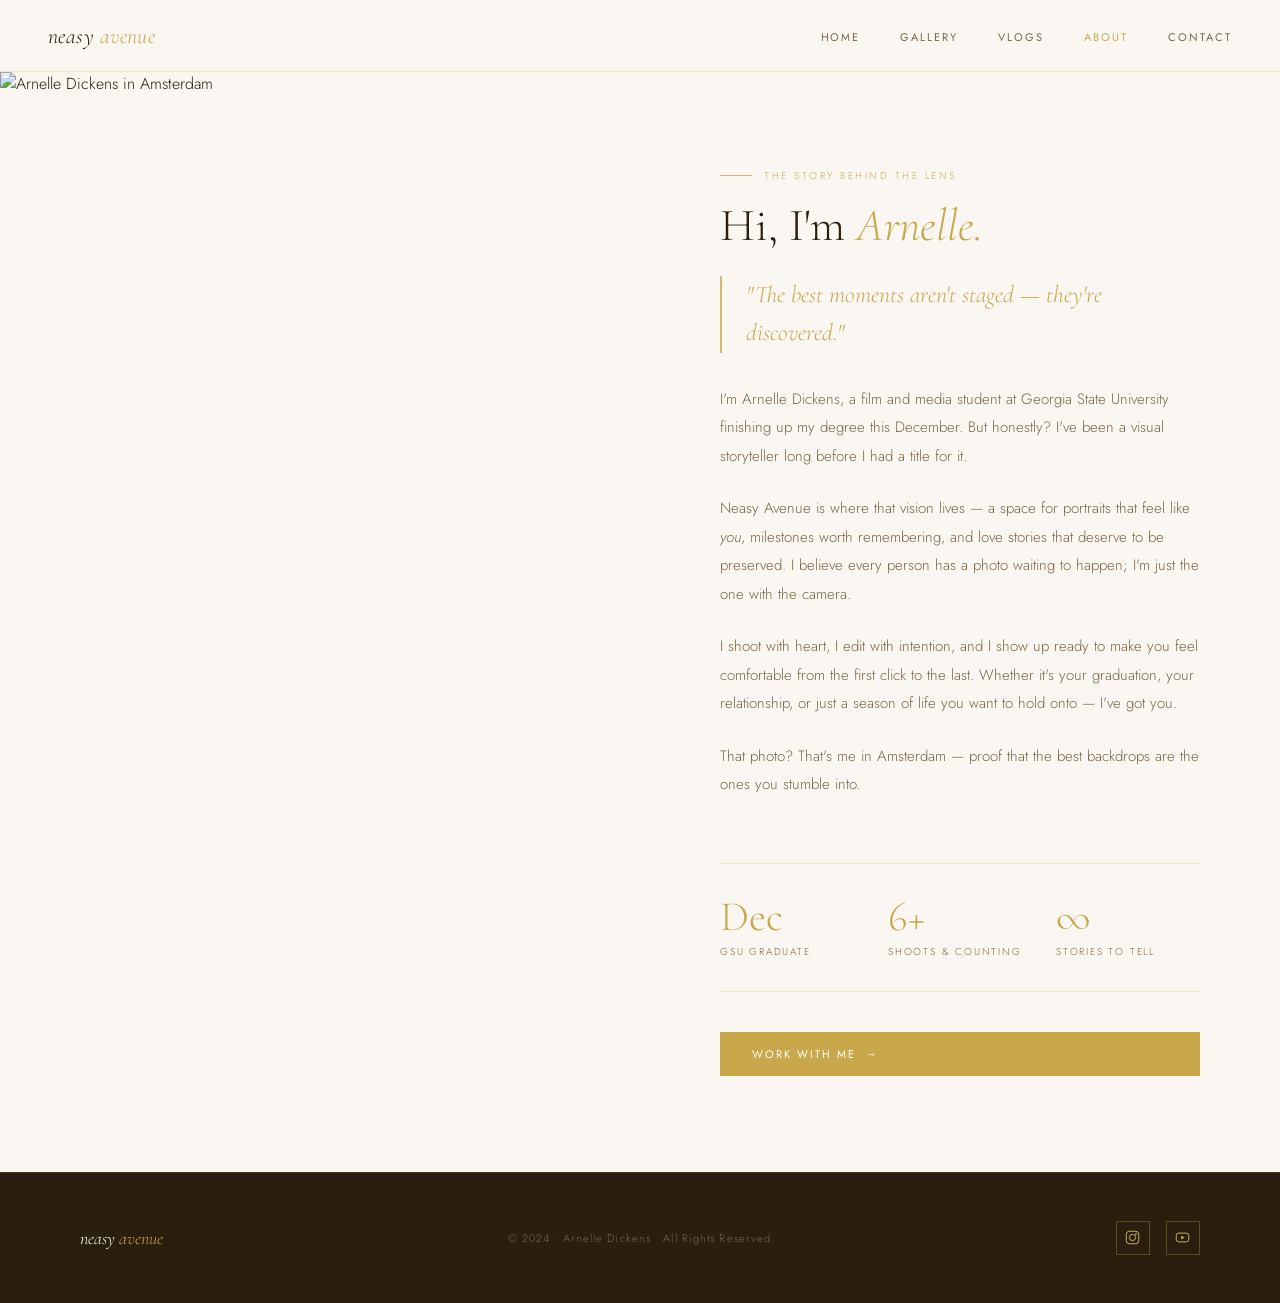
==== about.html @ 61c8bafb "updated image again" ====
<!DOCTYPE html>
<html lang="en">
<head>
  <meta charset="UTF-8"/>
  <meta name="viewport" content="width=device-width, initial-scale=1.0"/>
  <title>Neasy Avenue | About</title>
  <link href="https://fonts.googleapis.com/css2?family=Cormorant+Garamond:ital,wght@0,300;0,400;0,600;1,300;1,400&family=Jost:wght@300;400;500&display=swap" rel="stylesheet"/>
  <link rel="stylesheet" href="css/style.css"/>
  <style>
    .about-layout {
      display: grid;
      grid-template-columns: 1fr 1fr;
      min-height: calc(100vh - 72px);
    }

    .about-image-col {
      position: relative;
      overflow: hidden;
      min-height: 600px;
    }

    .about-image-placeholder {
      width: 100%;
      height: 100%;
      min-height: 600px;
      background: linear-gradient(165deg, #E2D5C3, #CAAF8A);
      display: flex;
      align-items: center;
      justify-content: center;
      flex-direction: column;
      gap: 12px;
      color: var(--text-light);
      font-family: var(--font-serif);
      font-style: italic;
      font-size: 15px;
    }

    /* Replace with: <img src="images/portrait.jpg" alt="Portrait" style="width:100%;height:100%;object-fit:cover;"> */

    .about-content {
      padding: 6rem 5rem;
      display: flex;
      flex-direction: column;
      justify-content: center;
    }

    .about-quote {
      font-family: var(--font-serif);
      font-size: 24px;
      font-style: italic;
      font-weight: 300;
      color: var(--gold);
      line-height: 1.6;
      margin-bottom: 2rem;
      padding-left: 1.5rem;
      border-left: 2px solid var(--gold-muted);
    }

    .about-text {
      font-size: 15px;
      font-weight: 300;
      color: var(--text-mid);
      line-height: 1.9;
      margin-bottom: 1.5rem;
    }

    .about-stats {
      display: grid;
      grid-template-columns: repeat(3, 1fr);
      gap: 1.5rem;
      margin: 2.5rem 0;
      padding: 2rem 0;
      border-top: 1px solid var(--border);
      border-bottom: 1px solid var(--border);
    }

    .about-stat-num {
      font-family: var(--font-serif);
      font-size: 42px;
      font-weight: 300;
      color: var(--gold);
      line-height: 1;
    }

    .about-stat-label {
      font-size: 10px;
      letter-spacing: 0.18em;
      text-transform: uppercase;
      color: var(--text-mid);
      margin-top: 6px;
    }

    /* GEAR SECTION */
    .gear-section {
      padding: 5rem;
      background: var(--white);
      border-top: 1px solid var(--border);
    }

    .gear-grid {
      display: grid;
      grid-template-columns: repeat(3, 1fr);
      gap: 2rem;
      margin-top: 3rem;
    }

    .gear-card {
      border: 1px solid var(--border);
      padding: 2rem;
      background: var(--cream);
    }

    .gear-icon {
      font-size: 28px;
      margin-bottom: 1rem;
      color: var(--gold);
    }

    .gear-category {
      font-size: 10px;
      letter-spacing: 0.2em;
      text-transform: uppercase;
      color: var(--gold);
      margin-bottom: 8px;
    }

    .gear-name {
      font-family: var(--font-serif);
      font-size: 20px;
      font-weight: 400;
      color: var(--text-dark);
      margin-bottom: 8px;
    }

    .gear-desc {
      font-size: 13px;
      font-weight: 300;
      color: var(--text-mid);
      line-height: 1.7;
    }
  </style>
</head>
<body>

<nav>
  <a class="nav-logo" href="index.html">neasy <span>avenue</span></a>
  <ul class="nav-links">
    <li><a href="index.html">Home</a></li>
    <li><a href="gallery.html">Gallery</a></li>
    <li><a href="vlogs.html">Vlogs</a></li>
    <li><a href="about.html" class="active">About</a></li>
    <li><a href="contact.html">Contact</a></li>
  </ul>
</nav>

<div class="about-layout">
  <div class="about-image-col">
    <img src="images/nelle-about.jpg" alt="Arnelle Dickens in Amsterdam" style="width:100%;height:100%;object-fit:cover;object-position:center top;"/>
  </div>
  <div class="about-content">
    <div class="page-eyebrow" style="margin-bottom:1rem;">The story behind the lens</div>
    <h1 style="font-family:var(--font-serif);font-size:46px;font-weight:300;line-height:1.15;margin-bottom:1.5rem;color:var(--text-dark);">
      Hi, I'm <em style="font-style:italic;color:var(--gold);">Arnelle.</em>
    </h1>
    <div class="about-quote">"The best moments aren't staged — they're discovered."</div>
    <p class="about-text">I'm Arnelle Dickens, a film and media student at Georgia State University finishing up my degree this December. But honestly? I've been a visual storyteller long before I had a title for it.</p>
    <p class="about-text">Neasy Avenue is where that vision lives — a space for portraits that feel like <em>you</em>, milestones worth remembering, and love stories that deserve to be preserved. I believe every person has a photo waiting to happen; I'm just the one with the camera.</p>
    <p class="about-text">I shoot with heart, I edit with intention, and I show up ready to make you feel comfortable from the first click to the last. Whether it's your graduation, your relationship, or just a season of life you want to hold onto — I've got you.</p>
    <p class="about-text">That photo? That's me in Amsterdam — proof that the best backdrops are the ones you stumble into.</p>
    <div class="about-stats">
      <div>
        <div class="about-stat-num">Dec</div>
        <div class="about-stat-label">GSU Graduate</div>
      </div>
      <div>
        <div class="about-stat-num">6+</div>
        <div class="about-stat-label">Shoots & Counting</div>
      </div>
      <div>
        <div class="about-stat-num">∞</div>
        <div class="about-stat-label">Stories to Tell</div>
      </div>
    </div>
    <a class="btn-primary" href="contact.html">Work With Me &nbsp;→</a>
  </div>
</div>

<footer>
  <a class="footer-logo" href="index.html">neasy <span>avenue</span></a>
  <div class="footer-text">© 2024 · Arnelle Dickens · All Rights Reserved</div>
  <div class="footer-socials">
    <a class="footer-social" href="#" title="Instagram" href="https://instagram.com/neasyavenue">
      <svg width="15" height="15" fill="none" viewBox="0 0 24 24" stroke="currentColor" stroke-width="1.5"><rect x="2" y="2" width="20" height="20" rx="5"/><circle cx="12" cy="12" r="5"/><circle cx="17.5" cy="6.5" r="1.5" fill="currentColor" stroke="none"/></svg>
    </a>
    <a class="footer-social" href="#" title="YouTube">
      <svg width="15" height="15" fill="none" viewBox="0 0 24 24" stroke="currentColor" stroke-width="1.5"><rect x="2" y="5" width="20" height="14" rx="4"/><polygon points="10,9 15,12 10,15" fill="currentColor" stroke="none"/></svg>
    </a>
  </div>
</footer>

</body>
</html>
---- css/style.css ----
/* ── RESET & BASE ── */
*, *::before, *::after { margin: 0; padding: 0; box-sizing: border-box; }

:root {
  --cream: #FAF7F2;
  --cream-dark: #F2EDE3;
  --gold: #C9A84C;
  --gold-light: #E8D5A0;
  --gold-muted: #D4B870;
  --brown: #6B5637;
  --text-dark: #2A1F0E;
  --text-mid: #7A6545;
  --text-light: #A89070;
  --white: #FFFFFF;
  --border: rgba(201,168,76,0.25);
  --font-serif: 'Cormorant Garamond', Georgia, serif;
  --font-sans: 'Jost', sans-serif;
}

html { scroll-behavior: smooth; }

body {
  background: var(--cream);
  color: var(--text-dark);
  font-family: var(--font-sans);
  font-weight: 300;
  min-height: 100vh;
}

/* ── NAV ── */
nav {
  background: var(--cream);
  border-bottom: 1px solid var(--border);
  padding: 0 3rem;
  display: flex;
  align-items: center;
  justify-content: space-between;
  height: 72px;
  position: sticky;
  top: 0;
  z-index: 100;
}

.nav-logo {
  font-family: var(--font-serif);
  font-size: 22px;
  font-weight: 300;
  font-style: italic;
  color: var(--text-dark);
  letter-spacing: 0.02em;
  text-decoration: none;
}

.nav-logo span { color: var(--gold); }

.nav-links {
  display: flex;
  gap: 2.5rem;
  list-style: none;
}

.nav-links a {
  font-family: var(--font-sans);
  font-size: 11px;
  font-weight: 400;
  letter-spacing: 0.18em;
  text-transform: uppercase;
  color: var(--text-mid);
  text-decoration: none;
  transition: color 0.2s;
}

.nav-links a:hover { color: var(--gold); }
.nav-links a.active { color: var(--gold); }

/* ── BUTTONS ── */
.btn-primary {
  display: inline-flex;
  align-items: center;
  gap: 10px;
  background: var(--gold);
  color: var(--white);
  padding: 14px 32px;
  font-family: var(--font-sans);
  font-size: 11px;
  font-weight: 400;
  letter-spacing: 0.18em;
  text-transform: uppercase;
  border: none;
  cursor: pointer;
  transition: background 0.2s, transform 0.15s;
  text-decoration: none;
}

.btn-primary:hover { background: var(--brown); transform: translateY(-1px); }

.btn-ghost {
  display: inline-flex;
  align-items: center;
  gap: 10px;
  background: transparent;
  color: var(--gold);
  padding: 13px 32px;
  font-family: var(--font-sans);
  font-size: 11px;
  font-weight: 400;
  letter-spacing: 0.18em;
  text-transform: uppercase;
  border: 1px solid var(--gold-muted);
  cursor: pointer;
  transition: all 0.2s;
  text-decoration: none;
}

.btn-ghost:hover { background: var(--gold); color: var(--white); }

/* ── PAGE HERO ── */
.page-hero {
  padding: 5rem 5rem 3rem;
  background: var(--white);
  border-bottom: 1px solid var(--border);
}

.page-eyebrow {
  font-size: 10px;
  letter-spacing: 0.25em;
  text-transform: uppercase;
  color: var(--gold);
  margin-bottom: 1rem;
  display: flex;
  align-items: center;
  gap: 12px;
}

.page-eyebrow::before {
  content: '';
  display: inline-block;
  width: 32px;
  height: 1px;
  background: var(--gold-muted);
}

.page-title {
  font-family: var(--font-serif);
  font-size: 52px;
  font-weight: 300;
  color: var(--text-dark);
}

.page-title em { font-style: italic; color: var(--gold); }

.page-desc {
  font-size: 15px;
  font-weight: 300;
  color: var(--text-mid);
  max-width: 480px;
  margin-top: 1rem;
  line-height: 1.8;
}

/* ── SECTION HEADERS ── */
.section-header {
  display: flex;
  align-items: baseline;
  justify-content: space-between;
  margin-bottom: 3rem;
}

.section-title {
  font-family: var(--font-serif);
  font-size: 38px;
  font-weight: 300;
  color: var(--text-dark);
}

.section-title em { font-style: italic; color: var(--gold); }

.section-link {
  font-size: 11px;
  letter-spacing: 0.18em;
  text-transform: uppercase;
  color: var(--gold);
  text-decoration: none;
  display: flex;
  align-items: center;
  gap: 6px;
}

.section-link:hover { color: var(--brown); }

/* ── FOOTER ── */
footer {
  background: var(--text-dark);
  padding: 3rem 5rem;
  display: flex;
  align-items: center;
  justify-content: space-between;
  border-top: 1px solid rgba(201,168,76,0.2);
}

.footer-logo {
  font-family: var(--font-serif);
  font-size: 18px;
  font-style: italic;
  color: var(--cream);
  font-weight: 300;
  text-decoration: none;
}

.footer-logo span { color: var(--gold); }

.footer-text {
  font-size: 11px;
  color: rgba(250,247,242,0.35);
  letter-spacing: 0.1em;
}

.footer-socials { display: flex; gap: 1rem; }

.footer-social {
  width: 34px;
  height: 34px;
  border: 1px solid rgba(201,168,76,0.3);
  display: flex;
  align-items: center;
  justify-content: center;
  color: var(--gold-muted);
  font-size: 15px;
  cursor: pointer;
  transition: all 0.2s;
  text-decoration: none;
}

.footer-social:hover { background: var(--gold); border-color: var(--gold); color: var(--white); }

/* ── FORM INPUTS ── */
.form-group { margin-bottom: 1.5rem; }

.form-label {
  display: block;
  font-size: 10px;
  letter-spacing: 0.18em;
  text-transform: uppercase;
  color: var(--text-mid);
  margin-bottom: 8px;
}

.form-input {
  width: 100%;
  background: var(--white);
  border: 1px solid var(--border);
  padding: 14px 16px;
  font-family: var(--font-sans);
  font-size: 14px;
  font-weight: 300;
  color: var(--text-dark);
  outline: none;
  transition: border-color 0.2s;
  appearance: none;
  border-radius: 0;
}

.form-input:focus { border-color: var(--gold); }
textarea.form-input { resize: vertical; min-height: 120px; }

/* ── MOBILE RESPONSIVE ── */
@media (max-width: 768px) {
  nav {
    padding: 0 1.25rem;
    height: 60px;
  }
  .nav-logo { font-size: 18px; }
  .nav-links { gap: 1rem; }
  .nav-links a { font-size: 9px; letter-spacing: 0.1em; }

  .page-hero { padding: 3rem 1.5rem 2rem; }
  .page-title { font-size: 36px; }
  .page-desc { font-size: 14px; }

  /* About */
  .about-layout { grid-template-columns: 1fr; }
  .about-image-col { min-height: 380px; }
  .about-image-col-bg { min-height: 380px; }
  .about-content { padding: 3rem 1.5rem; }
  .about-quote { font-size: 20px; }
  .about-stats { grid-template-columns: repeat(3, 1fr); gap: 1rem; }
  .about-stat-num { font-size: 32px; }
  .gear-section { padding: 3rem 1.5rem; }
  .gear-grid { grid-template-columns: 1fr; gap: 1rem; }

  /* Contact */
  .contact-layout { grid-template-columns: 1fr; }
  .contact-info { padding: 3rem 1.5rem; }
  .contact-info-title { font-size: 34px; }
  .contact-form-wrap { padding: 3rem 1.5rem; }
  .form-grid { grid-template-columns: 1fr; }

  /* Vlogs */
  .vlog-grid { grid-template-columns: 1fr; padding: 2rem 1.5rem; }
  .vlog-featured { padding: 2rem 1.5rem 0; }
  .vlog-featured-inner { grid-template-columns: 1fr; }
  .vlog-featured-thumb { height: 240px; }
  .vlog-featured-body { padding: 1.5rem; }
  .featured-title { font-size: 24px; }

  footer {
    flex-direction: column;
    gap: 1rem;
    padding: 2rem 1.5rem;
    text-align: center;
  }
  .footer-socials { justify-content: center; }

  .section-header { flex-direction: column; gap: 0.75rem; }
  .btn-primary, .btn-ghost { width: 100%; justify-content: center; }
}
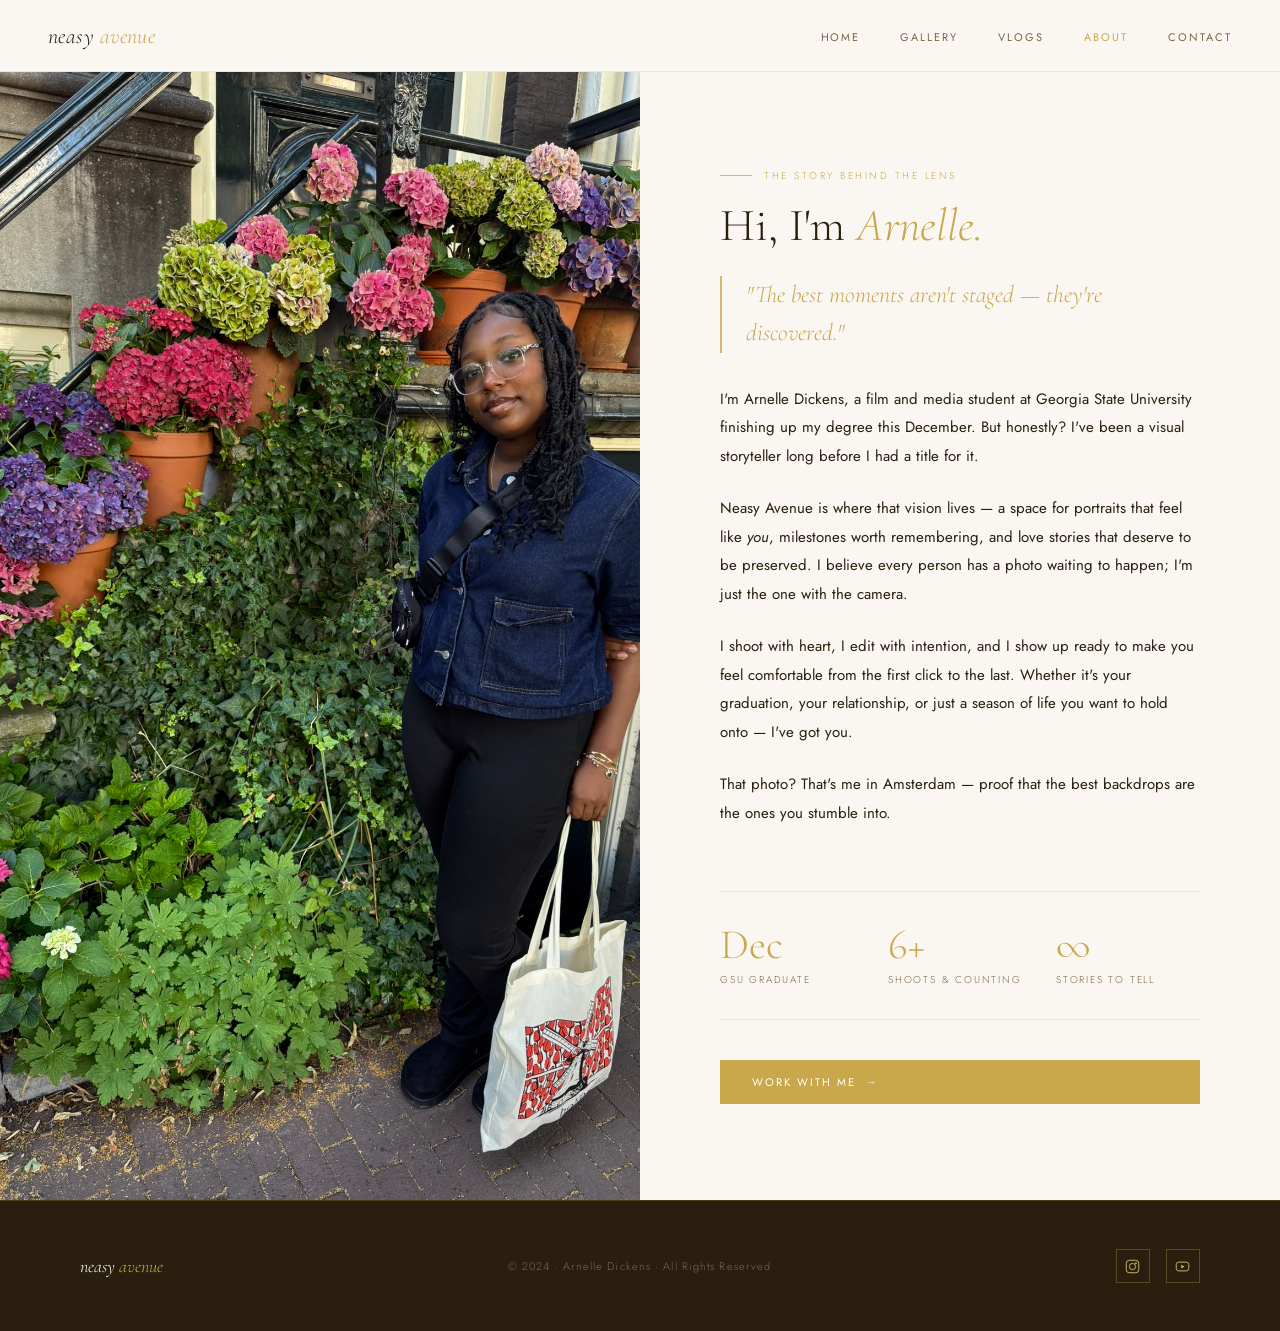
==== commit 3284d6d7: "about page color change" ====
--- a/about.html
+++ b/about.html
@@ -58,8 +58,8 @@
 
     .about-text {
       font-size: 15px;
-      font-weight: 300;
-      color: var(--text-mid);
+      font-weight: 400;
+      color: var(--text-dark);
       line-height: 1.9;
       margin-bottom: 1.5rem;
     }
@@ -199,4 +199,4 @@
 </footer>
 
 </body>
-</html>
+</html>
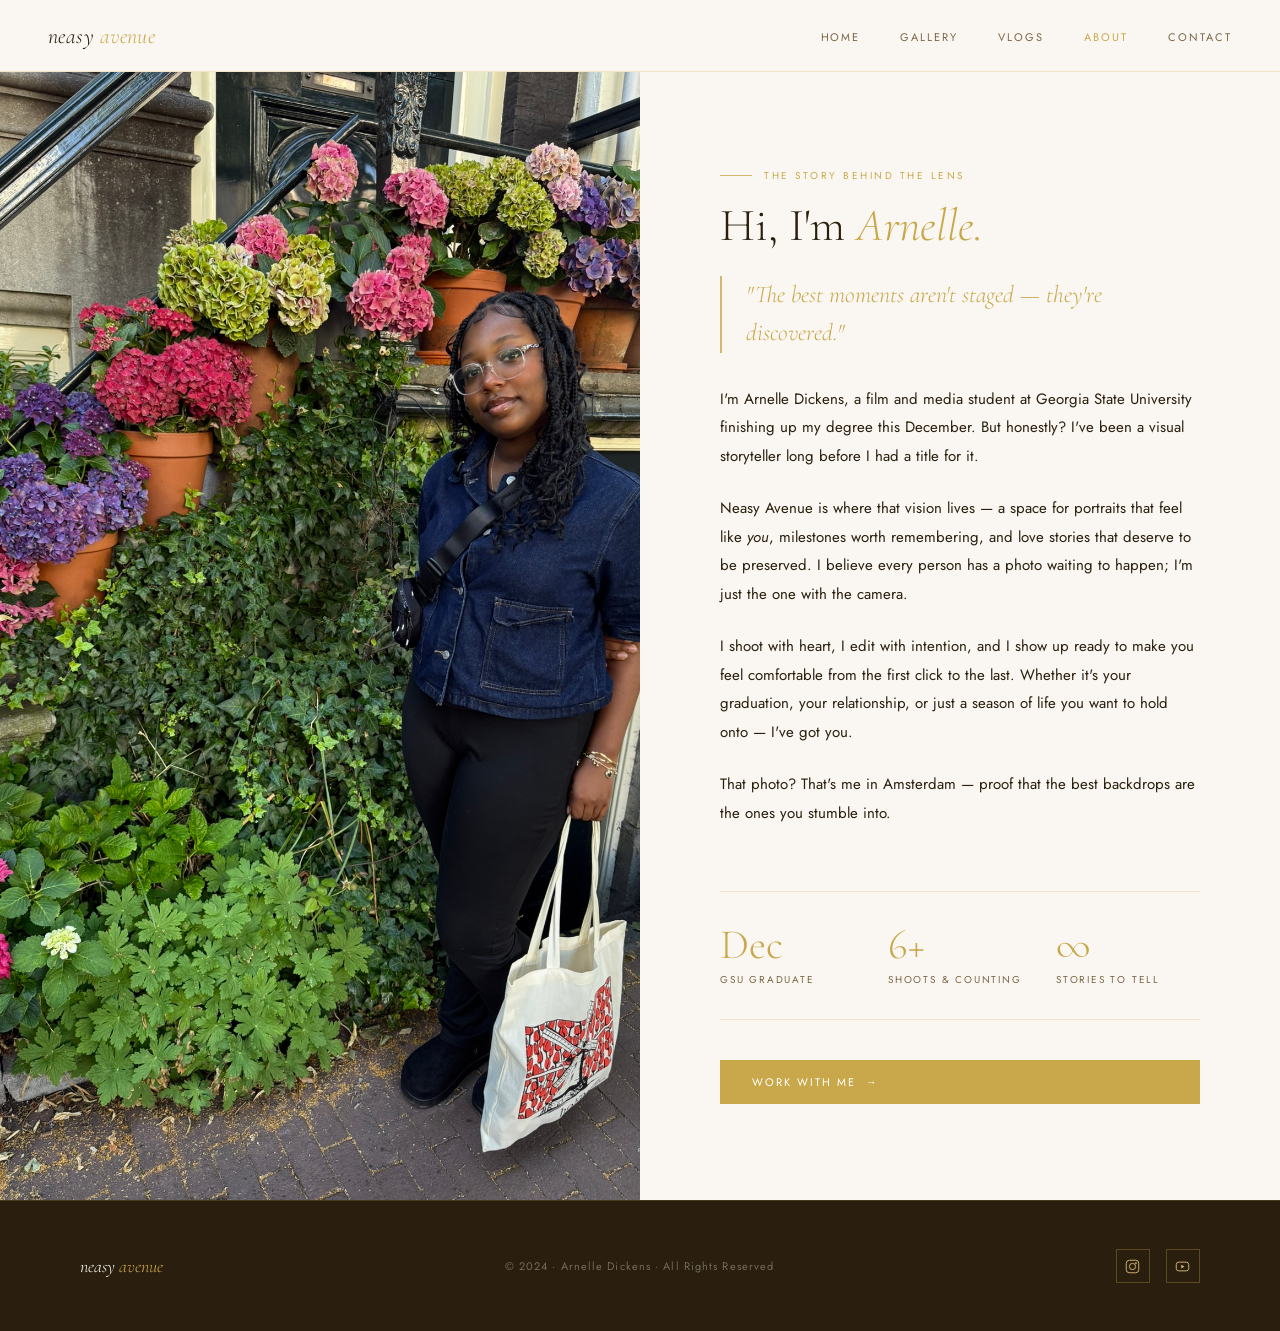
==== commit e3210591: "darken body text sitewide for readability" ====
--- a/about.html
+++ b/about.html
@@ -199,4 +199,4 @@
 </footer>
 
 </body>
-</html>+</html>
--- a/css/style.css
+++ b/css/style.css
@@ -23,7 +23,7 @@
   background: var(--cream);
   color: var(--text-dark);
   font-family: var(--font-sans);
-  font-weight: 300;
+  font-weight: 400;
   min-height: 100vh;
 }
 
@@ -151,8 +151,8 @@
 
 .page-desc {
   font-size: 15px;
-  font-weight: 300;
-  color: var(--text-mid);
+  font-weight: 400;
+  color: var(--text-dark);
   max-width: 480px;
   margin-top: 1rem;
   line-height: 1.8;
@@ -241,7 +241,7 @@
   font-size: 10px;
   letter-spacing: 0.18em;
   text-transform: uppercase;
-  color: var(--text-mid);
+  color: var(--text-dark);
   margin-bottom: 8px;
 }
 
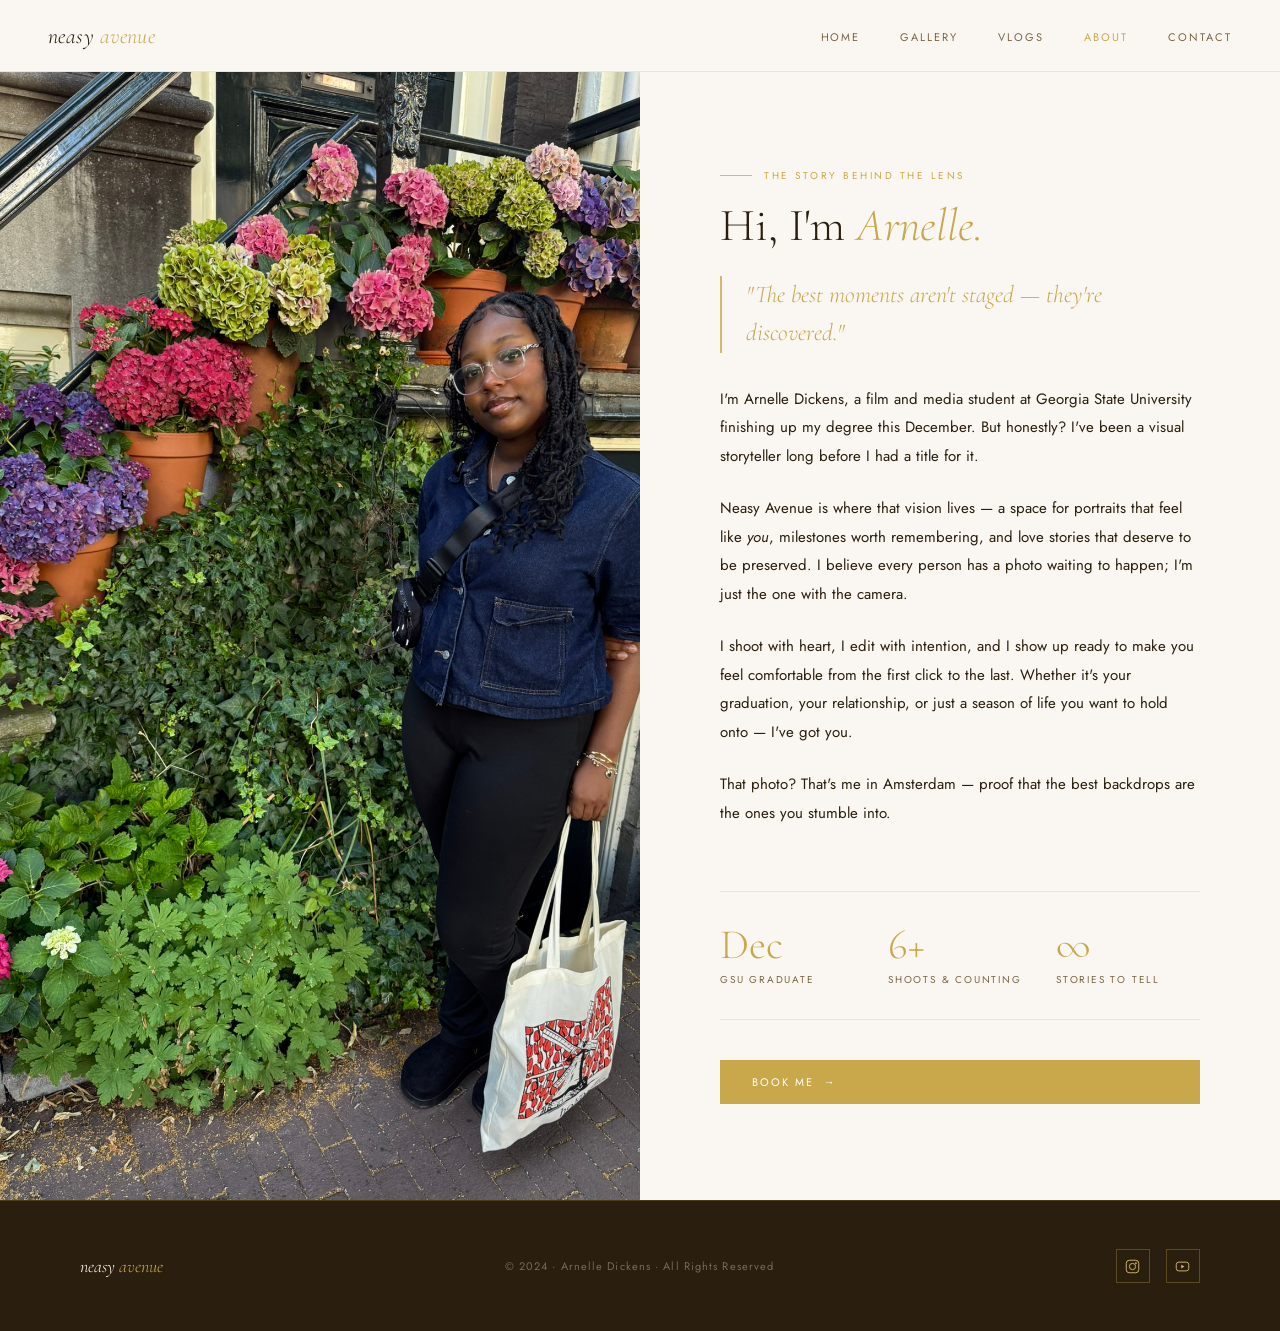
==== commit 16dff049: "fix mobile layout home and about" ====
--- a/about.html
+++ b/about.html
@@ -181,7 +181,7 @@
         <div class="about-stat-label">Stories to Tell</div>
       </div>
     </div>
-    <a class="btn-primary" href="contact.html">Work With Me &nbsp;→</a>
+    <a class="btn-primary" href="contact.html">Book Me &nbsp;→</a>
   </div>
 </div>
 
--- a/css/style.css
+++ b/css/style.css
@@ -279,12 +279,14 @@
 
   /* About */
   .about-layout { grid-template-columns: 1fr; }
-  .about-image-col { min-height: 380px; }
-  .about-image-col-bg { min-height: 380px; }
-  .about-content { padding: 3rem 1.5rem; }
-  .about-quote { font-size: 20px; }
-  .about-stats { grid-template-columns: repeat(3, 1fr); gap: 1rem; }
-  .about-stat-num { font-size: 32px; }
+  .about-image-col { min-height: 320px; height: 320px; width: 100%; }
+  .about-image-col img { width: 100%; height: 320px; object-fit: cover; object-position: center 20%; }
+  .about-image-col-bg { min-height: 320px; }
+  .about-content { padding: 2.5rem 1.5rem; }
+  .about-quote { font-size: 18px; }
+  .about-stats { grid-template-columns: repeat(3, 1fr); gap: 0.75rem; }
+  .about-stat-num { font-size: 28px; }
+  .about-stat-label { font-size: 9px; }
   .gear-section { padding: 3rem 1.5rem; }
   .gear-grid { grid-template-columns: 1fr; gap: 1rem; }
 
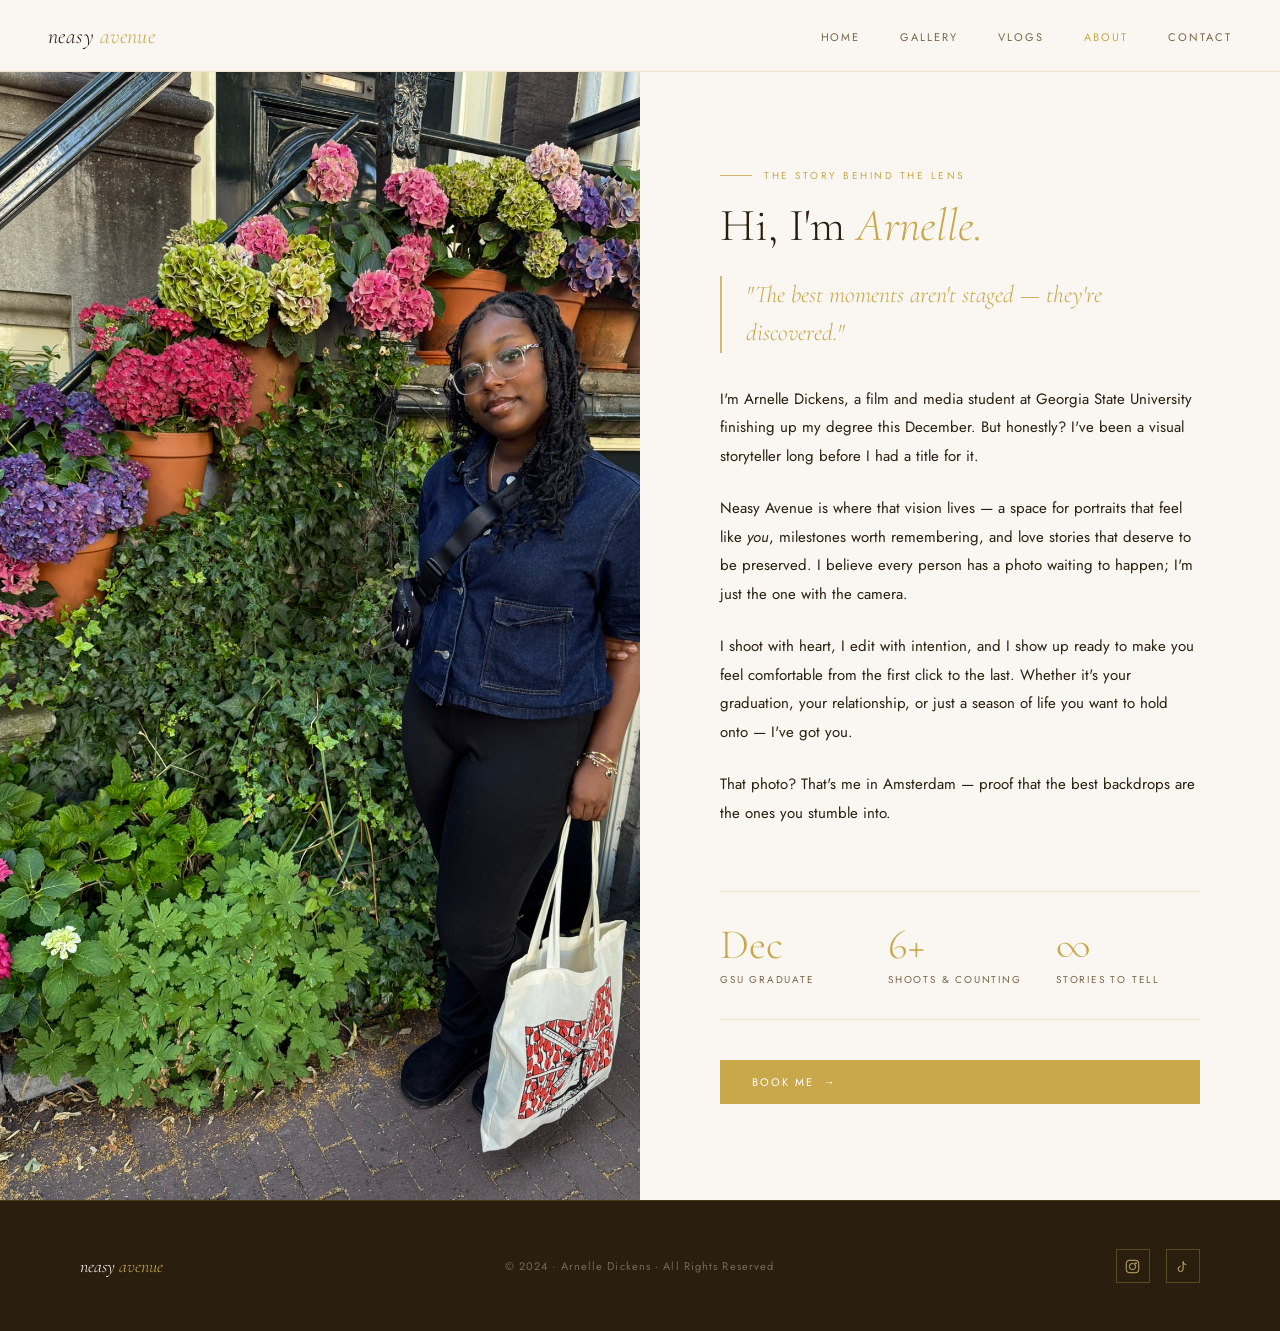
==== commit 0217c607: "vlog page mobile friendly" ====
--- a/about.html
+++ b/about.html
@@ -137,6 +137,28 @@
       font-weight: 300;
       color: var(--text-mid);
       line-height: 1.7;
+    }
+    @media (max-width: 768px) {
+      .about-layout {
+        display: block !important;
+      }
+      .about-image-col {
+        display: block !important;
+        width: 100% !important;
+        height: 350px !important;
+        min-height: 350px !important;
+      }
+      .about-image-col img {
+        width: 100% !important;
+        height: 350px !important;
+        object-fit: cover !important;
+        object-position: center 20% !important;
+        display: block !important;
+      }
+      .about-content {
+        display: block !important;
+        padding: 2.5rem 1.5rem !important;
+      }
     }
   </style>
 </head>
@@ -189,11 +211,11 @@
   <a class="footer-logo" href="index.html">neasy <span>avenue</span></a>
   <div class="footer-text">© 2024 · Arnelle Dickens · All Rights Reserved</div>
   <div class="footer-socials">
-    <a class="footer-social" href="#" title="Instagram" href="https://instagram.com/neasyavenue">
+    <a class="footer-social" href="https://instagram.com/neasyavenue" title="Instagram" target="_blank">
       <svg width="15" height="15" fill="none" viewBox="0 0 24 24" stroke="currentColor" stroke-width="1.5"><rect x="2" y="2" width="20" height="20" rx="5"/><circle cx="12" cy="12" r="5"/><circle cx="17.5" cy="6.5" r="1.5" fill="currentColor" stroke="none"/></svg>
     </a>
-    <a class="footer-social" href="#" title="YouTube">
-      <svg width="15" height="15" fill="none" viewBox="0 0 24 24" stroke="currentColor" stroke-width="1.5"><rect x="2" y="5" width="20" height="14" rx="4"/><polygon points="10,9 15,12 10,15" fill="currentColor" stroke="none"/></svg>
+    <a class="footer-social" href="https://tiktok.com/@neasyavenue" title="TikTok" target="_blank">
+      <svg width="15" height="15" fill="none" viewBox="0 0 24 24" stroke="currentColor" stroke-width="1.5"><path d="M9 12a4 4 0 1 0 4 4V4a5 5 0 0 0 5 5"/></svg>
     </a>
   </div>
 </footer>
--- a/css/style.css
+++ b/css/style.css
@@ -278,11 +278,10 @@
   .page-desc { font-size: 14px; }
 
   /* About */
-  .about-layout { grid-template-columns: 1fr; }
-  .about-image-col { min-height: 320px; height: 320px; width: 100%; }
-  .about-image-col img { width: 100%; height: 320px; object-fit: cover; object-position: center 20%; }
-  .about-image-col-bg { min-height: 320px; }
-  .about-content { padding: 2.5rem 1.5rem; }
+  .about-layout { display: block; }
+  .about-image-col { display: block; width: 100%; min-height: 350px; height: 350px; }
+  .about-image-col img { width: 100%; height: 350px; object-fit: cover; object-position: center 20%; display: block; }
+  .about-content { padding: 2.5rem 1.5rem; display: block; }
   .about-quote { font-size: 18px; }
   .about-stats { grid-template-columns: repeat(3, 1fr); gap: 0.75rem; }
   .about-stat-num { font-size: 28px; }
@@ -314,5 +313,4 @@
   .footer-socials { justify-content: center; }
 
   .section-header { flex-direction: column; gap: 0.75rem; }
-  .btn-primary, .btn-ghost { width: 100%; justify-content: center; }
-}
+}
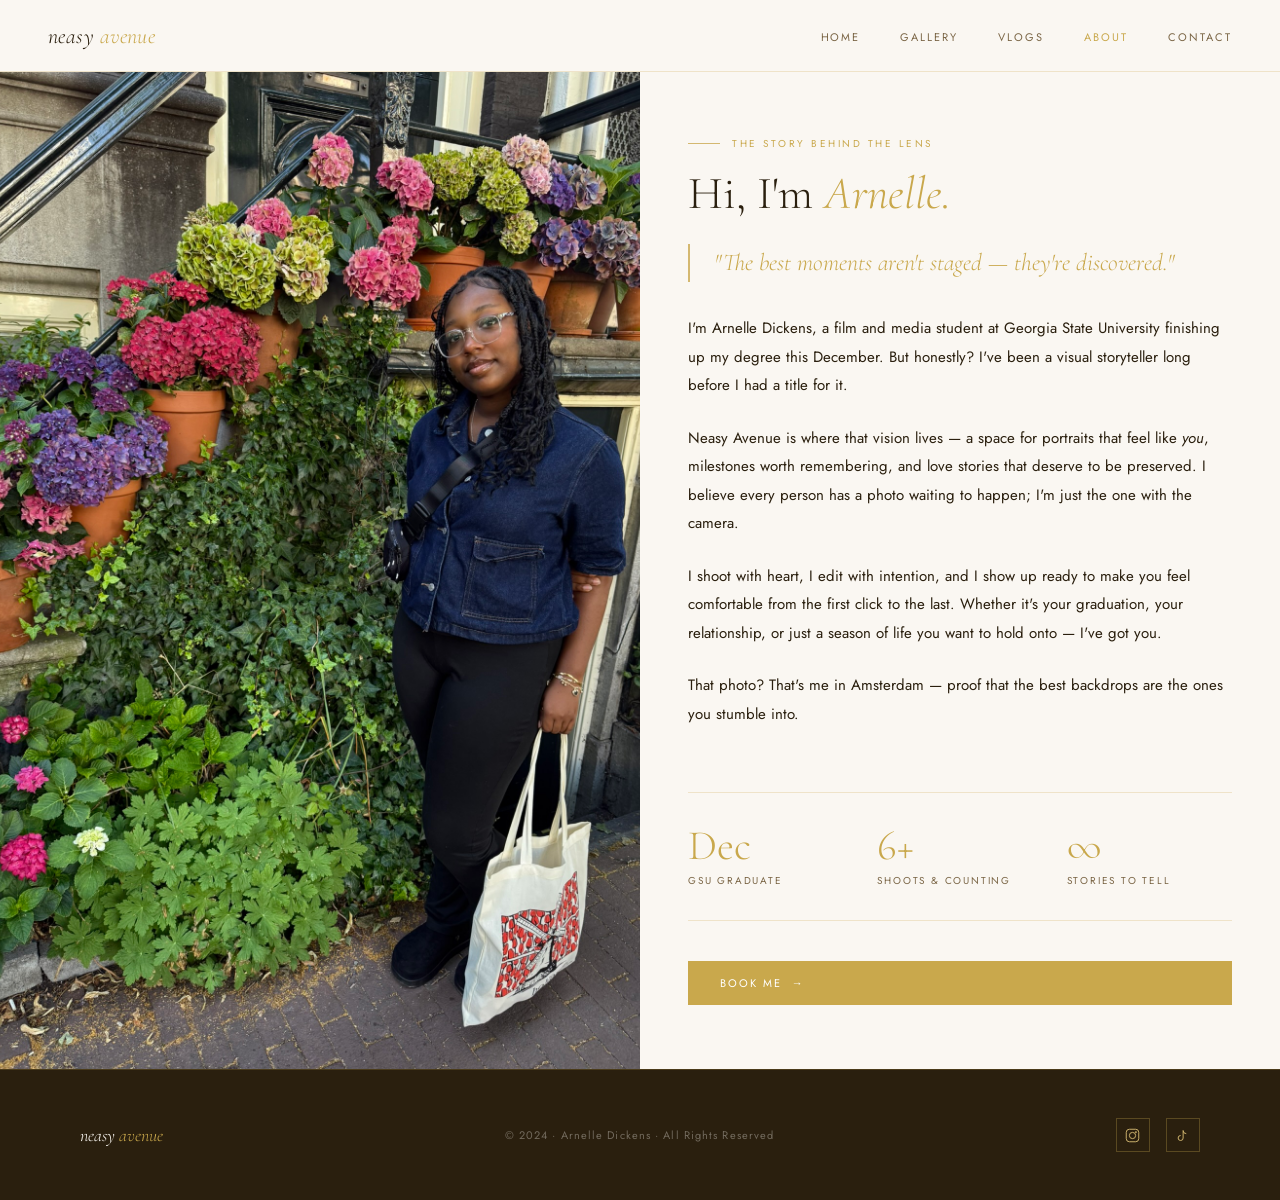
==== commit b77cbd7b: "about page edit" ====
--- a/about.html
+++ b/about.html
@@ -11,6 +11,7 @@
       display: grid;
       grid-template-columns: 1fr 1fr;
       min-height: calc(100vh - 72px);
+      overflow: hidden;
     }
 
     .about-image-col {
@@ -38,10 +39,12 @@
     /* Replace with: <img src="images/portrait.jpg" alt="Portrait" style="width:100%;height:100%;object-fit:cover;"> */
 
     .about-content {
-      padding: 6rem 5rem;
+      padding: 4rem 3rem;
       display: flex;
       flex-direction: column;
       justify-content: center;
+      overflow: hidden;
+      min-width: 0;
     }
 
     .about-quote {
@@ -221,4 +224,4 @@
 </footer>
 
 </body>
-</html>
+</html>
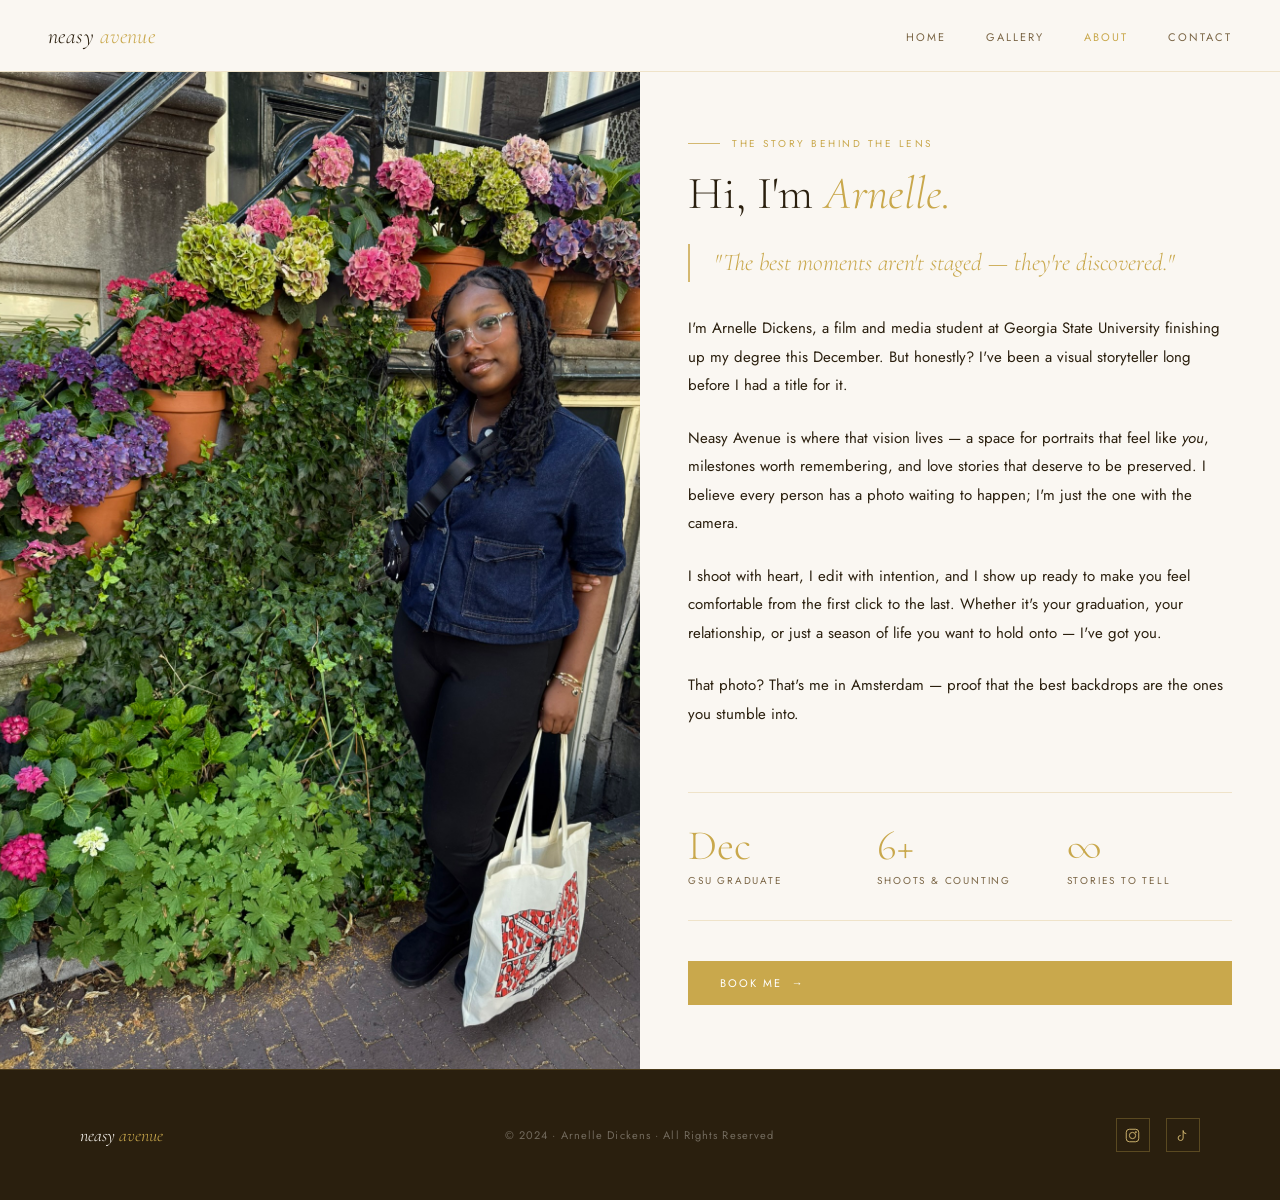
==== commit b247a9fa: "Hide vlogs nav link, link gallery to Lightroom, fix contact info/socials - Remove Vlogs from nav on " ====
--- a/about.html
+++ b/about.html
@@ -20,24 +20,6 @@
       min-height: 600px;
     }
 
-    .about-image-placeholder {
-      width: 100%;
-      height: 100%;
-      min-height: 600px;
-      background: linear-gradient(165deg, #E2D5C3, #CAAF8A);
-      display: flex;
-      align-items: center;
-      justify-content: center;
-      flex-direction: column;
-      gap: 12px;
-      color: var(--text-light);
-      font-family: var(--font-serif);
-      font-style: italic;
-      font-size: 15px;
-    }
-
-    /* Replace with: <img src="images/portrait.jpg" alt="Portrait" style="width:100%;height:100%;object-fit:cover;"> */
-
     .about-content {
       padding: 4rem 3rem;
       display: flex;
@@ -172,7 +154,6 @@
   <ul class="nav-links">
     <li><a href="index.html">Home</a></li>
     <li><a href="gallery.html">Gallery</a></li>
-    <li><a href="vlogs.html">Vlogs</a></li>
     <li><a href="about.html" class="active">About</a></li>
     <li><a href="contact.html">Contact</a></li>
   </ul>
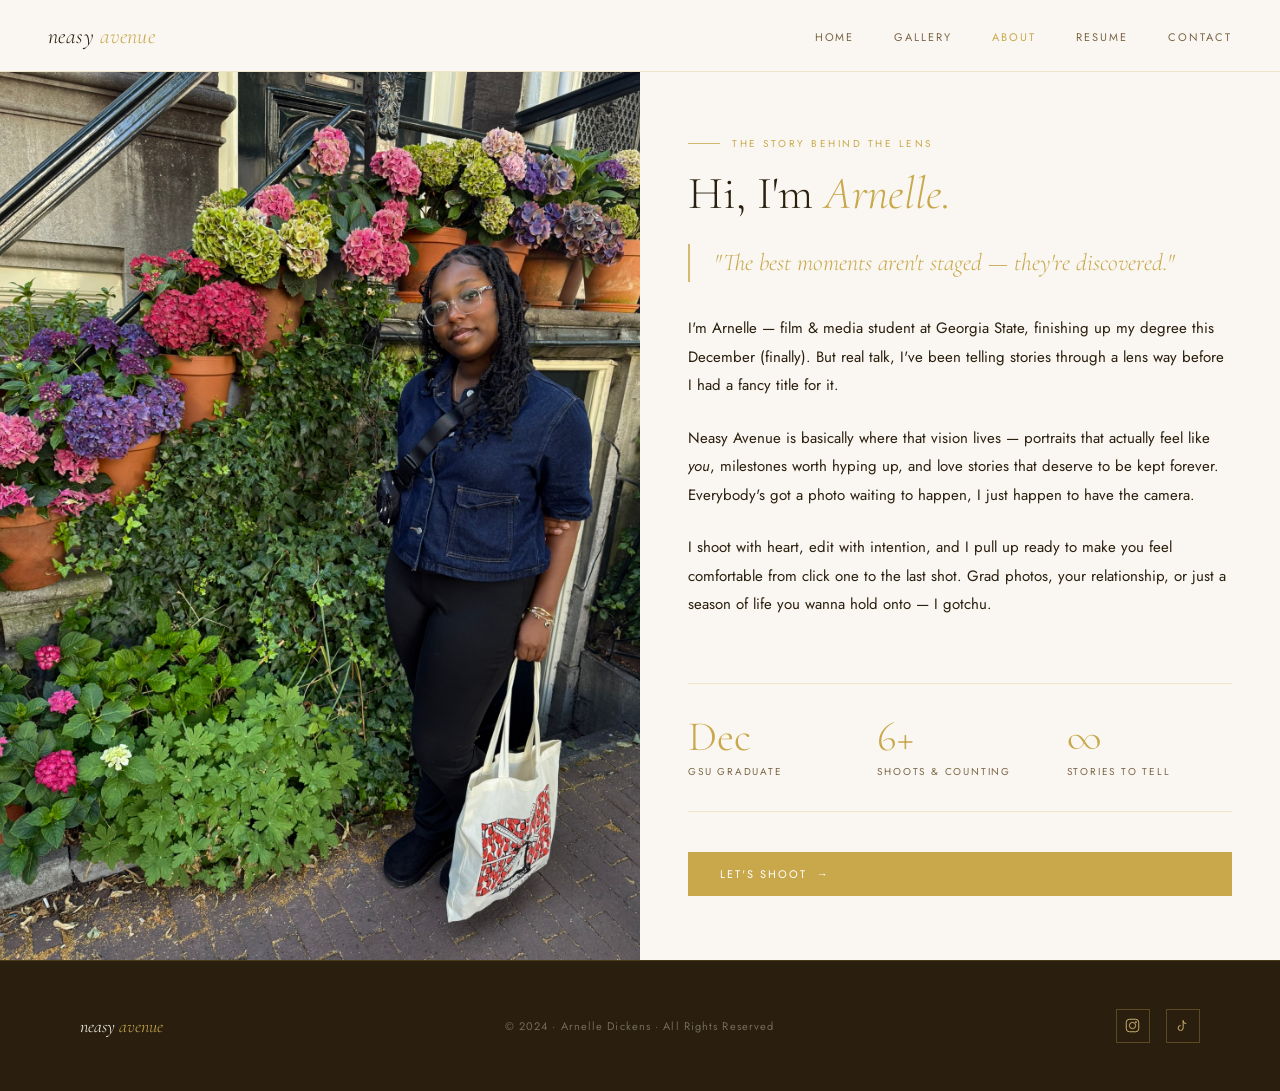
==== commit 5aaa96b2: "Add resume page, trim home page photos, restyle About/Contact - Add resume.html: embedded PDF viewer" ====
--- a/about.html
+++ b/about.html
@@ -155,6 +155,7 @@
     <li><a href="index.html">Home</a></li>
     <li><a href="gallery.html">Gallery</a></li>
     <li><a href="about.html" class="active">About</a></li>
+    <li><a href="resume.html">Resume</a></li>
     <li><a href="contact.html">Contact</a></li>
   </ul>
 </nav>
@@ -169,10 +170,9 @@
       Hi, I'm <em style="font-style:italic;color:var(--gold);">Arnelle.</em>
     </h1>
     <div class="about-quote">"The best moments aren't staged — they're discovered."</div>
-    <p class="about-text">I'm Arnelle Dickens, a film and media student at Georgia State University finishing up my degree this December. But honestly? I've been a visual storyteller long before I had a title for it.</p>
-    <p class="about-text">Neasy Avenue is where that vision lives — a space for portraits that feel like <em>you</em>, milestones worth remembering, and love stories that deserve to be preserved. I believe every person has a photo waiting to happen; I'm just the one with the camera.</p>
-    <p class="about-text">I shoot with heart, I edit with intention, and I show up ready to make you feel comfortable from the first click to the last. Whether it's your graduation, your relationship, or just a season of life you want to hold onto — I've got you.</p>
-    <p class="about-text">That photo? That's me in Amsterdam — proof that the best backdrops are the ones you stumble into.</p>
+    <p class="about-text">I'm Arnelle — film &amp; media student at Georgia State, finishing up my degree this December (finally). But real talk, I've been telling stories through a lens way before I had a fancy title for it.</p>
+    <p class="about-text">Neasy Avenue is basically where that vision lives — portraits that actually feel like <em>you</em>, milestones worth hyping up, and love stories that deserve to be kept forever. Everybody's got a photo waiting to happen, I just happen to have the camera.</p>
+    <p class="about-text">I shoot with heart, edit with intention, and I pull up ready to make you feel comfortable from click one to the last shot. Grad photos, your relationship, or just a season of life you wanna hold onto — I gotchu.</p>
     <div class="about-stats">
       <div>
         <div class="about-stat-num">Dec</div>
@@ -187,7 +187,7 @@
         <div class="about-stat-label">Stories to Tell</div>
       </div>
     </div>
-    <a class="btn-primary" href="contact.html">Book Me &nbsp;→</a>
+    <a class="btn-primary" href="contact.html">Let's Shoot &nbsp;→</a>
   </div>
 </div>
 
